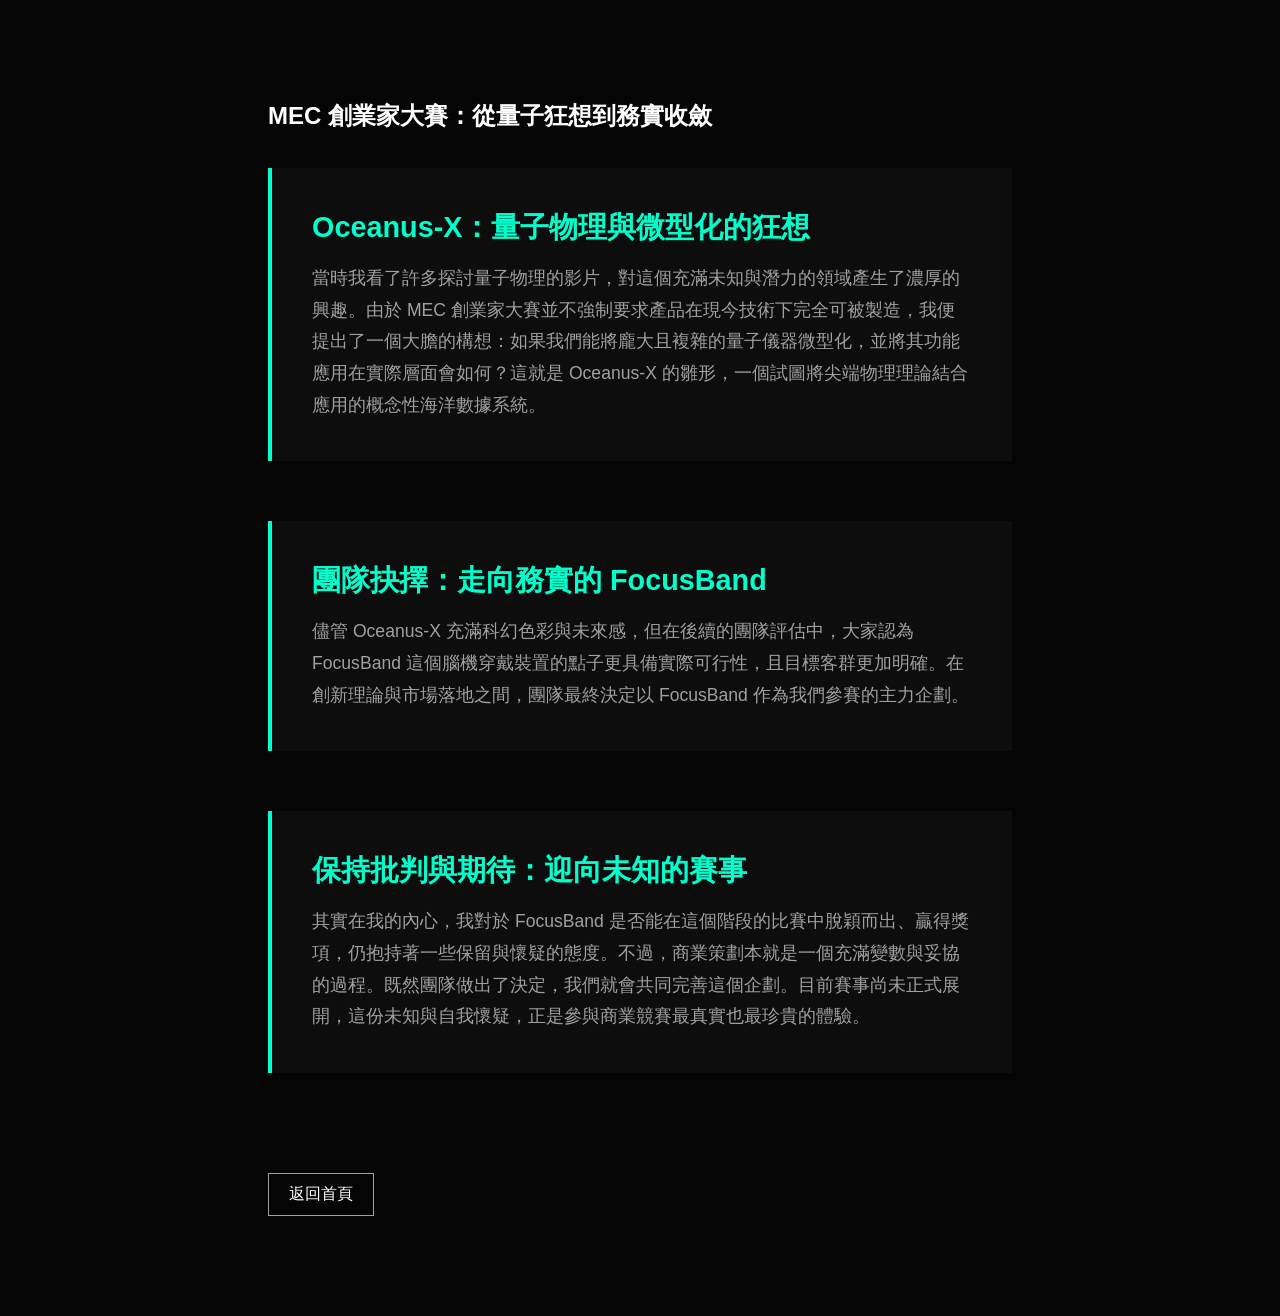
==== mec.html @ 85525b5d "Create mec.html" ====
<!DOCTYPE html>
<html lang="zh-TW">
<head>
    <meta charset="UTF-8">
    <meta name="viewport" content="width=device-width, initial-scale=1.0">
    <title>商業競賽：MEC 創業家大賽 | Mark</title>
    <link rel="stylesheet" href="style.css">
    <style>
        .inner-page {
            padding: 100px 10%;
            max-width: 1000px;
            margin: 0 auto;
        }
        .content-block {
            margin-bottom: 60px;
            background: rgba(255, 255, 255, 0.03);
            padding: 40px;
            border-left: 4px solid var(--accent-cyan);
            transition: transform 0.3s ease;
        }
        .content-block:hover {
            transform: translateX(10px);
        }
        .content-block h3 {
            color: var(--accent-cyan);
            font-size: 1.8rem;
            margin-bottom: 15px;
        }
        .content-block p {
            font-size: 1.1rem;
            line-height: 1.8;
            color: var(--text-muted);
        }
        .back-btn {
            display: inline-block;
            margin-top: 40px;
            color: var(--text-main);
            text-decoration: none;
            border: 1px solid var(--text-muted);
            padding: 10px 20px;
            transition: all 0.3s ease;
        }
        .back-btn:hover {
            border-color: var(--accent-purple);
            color: var(--accent-purple);
        }
    </style>
</head>
<body>

    <main class="inner-page fade-section visible">
        <h2>MEC 創業家大賽：從量子狂想到務實收斂</h2>
        <br><br>

        <div class="content-block">
            <h3>Oceanus-X：量子物理與微型化的狂想</h3>
            <p>當時我看了許多探討量子物理的影片，對這個充滿未知與潛力的領域產生了濃厚的興趣。由於 MEC 創業家大賽並不強制要求產品在現今技術下完全可被製造，我便提出了一個大膽的構想：如果我們能將龐大且複雜的量子儀器微型化，並將其功能應用在實際層面會如何？這就是 Oceanus-X 的雛形，一個試圖將尖端物理理論結合應用的概念性海洋數據系統。</p>
        </div>

        <div class="content-block">
            <h3>團隊抉擇：走向務實的 FocusBand</h3>
            <p>儘管 Oceanus-X 充滿科幻色彩與未來感，但在後續的團隊評估中，大家認為 FocusBand 這個腦機穿戴裝置的點子更具備實際可行性，且目標客群更加明確。在創新理論與市場落地之間，團隊最終決定以 FocusBand 作為我們參賽的主力企劃。</p>
        </div>

        <div class="content-block">
            <h3>保持批判與期待：迎向未知的賽事</h3>
            <p>其實在我的內心，我對於 FocusBand 是否能在這個階段的比賽中脫穎而出、贏得獎項，仍抱持著一些保留與懷疑的態度。不過，商業策劃本就是一個充滿變數與妥協的過程。既然團隊做出了決定，我們就會共同完善這個企劃。目前賽事尚未正式展開，這份未知與自我懷疑，正是參與商業競賽最真實也最珍貴的體驗。</p>
        </div>

        <a href="index.html" class="back-btn">返回首頁</a>
    </main>

</body>
</html>
---- style.css ----
:root {
    --bg-color: #050505;
    --text-main: #ffffff;
    --text-muted: #a0a0a0;
    --accent-cyan: #00ffcc;
    --accent-purple: #b829ff;
}

* {
    margin: 0;
    padding: 0;
    box-sizing: border-box;
    font-family: 'Segoe UI', Tahoma, Geneva, Verdana, sans-serif;
}

body {
    background-color: var(--bg-color);
    color: var(--text-main);
    overflow-x: hidden;
}

/* 首頁視覺區塊 */
.hero {
    height: 100vh;
    display: flex;
    justify-content: center;
    align-items: center;
    text-align: center;
    background: radial-gradient(circle at center, #111 0%, #000 100%);
    position: relative;
}

.hero h1 {
    font-size: 4rem;
    letter-spacing: 5px;
    margin-bottom: 20px;
}

.hero h1 span {
    color: var(--accent-cyan);
    text-shadow: 0 0 10px rgba(0, 255, 204, 0.5);
}

.hero p {
    font-size: 1.2rem;
    color: var(--text-muted);
}

.scroll-indicator {
    position: absolute;
    bottom: 40px;
    left: 50%;
    transform: translateX(-50%);
    font-size: 0.9rem;
    color: var(--accent-purple);
    animation: bounce 2s infinite;
}

@keyframes bounce {
    0%, 20%, 50%, 80%, 100% { transform: translateY(0) translateX(-50%); }
    40% { transform: translateY(-20px) translateX(-50%); }
    60% { transform: translateY(-10px) translateX(-50%); }
}

/* 內容區塊設定 */
section {
    min-height: 80vh;
    padding: 100px 10%;
    display: flex;
    align-items: center;
    border-top: 1px solid rgba(255, 255, 255, 0.05);
}

.section-content {
    max-width: 800px;
}

.section-content h2 {
    font-size: 2.5rem;
    color: var(--accent-cyan);
    margin-bottom: 20px;
}

.section-content p {
    font-size: 1.1rem;
    line-height: 1.8;
    color: var(--text-muted);
    margin-bottom: 30px;
}

/* 了解更多按鈕 */
.learn-more-btn {
    background: transparent;
    color: var(--accent-purple);
    border: 1px solid var(--accent-purple);
    padding: 12px 24px;
    font-size: 1rem;
    cursor: pointer;
    transition: all 0.3s ease;
    text-transform: uppercase;
    letter-spacing: 2px;
}

.learn-more-btn:hover {
    background: var(--accent-purple);
    color: #fff;
    box-shadow: 0 0 15px rgba(184, 41, 255, 0.6);
}

/* 捲動動畫初始狀態 */
.fade-section {
    opacity: 0;
    transform: translateY(50px);
    transition: opacity 0.8s ease-out, transform 0.8s ease-out;
}

.fade-section.visible {
    opacity: 1;
    transform: translateY(0);
}
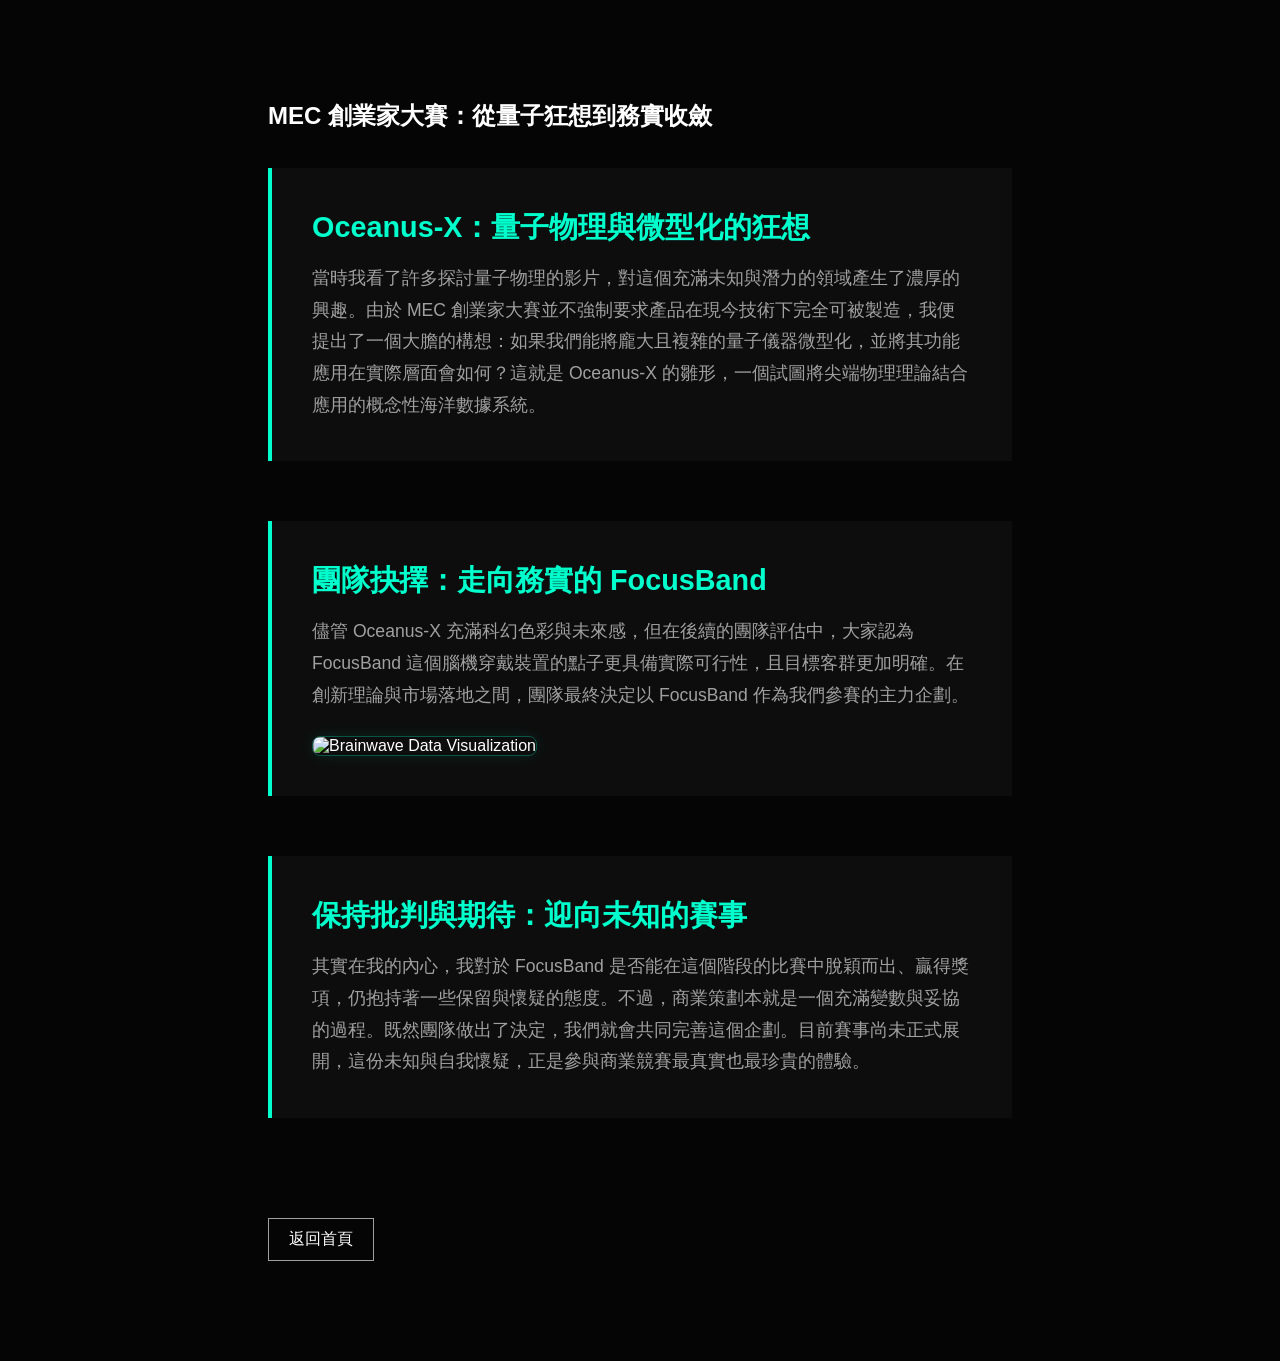
==== commit e074f750: "Update mec.html" ====
--- a/mec.html
+++ b/mec.html
@@ -31,6 +31,16 @@
             line-height: 1.8;
             color: var(--text-muted);
         }
+        /* 科技感圖片樣式 */
+        .showcase-img {
+            width: 100%;
+            max-height: 400px;
+            object-fit: cover;
+            border-radius: 8px;
+            margin-top: 25px;
+            border: 1px solid rgba(0, 255, 204, 0.3);
+            box-shadow: 0 0 15px rgba(0, 255, 204, 0.1);
+        }
         .back-btn {
             display: inline-block;
             margin-top: 40px;
@@ -60,6 +70,7 @@
         <div class="content-block">
             <h3>團隊抉擇：走向務實的 FocusBand</h3>
             <p>儘管 Oceanus-X 充滿科幻色彩與未來感，但在後續的團隊評估中，大家認為 FocusBand 這個腦機穿戴裝置的點子更具備實際可行性，且目標客群更加明確。在創新理論與市場落地之間，團隊最終決定以 FocusBand 作為我們參賽的主力企劃。</p>
+            <img src="http://googleusercontent.com/image_collection/image_retrieval/6685438066964764126_0" alt="Brainwave Data Visualization" class="showcase-img">
         </div>
 
         <div class="content-block">
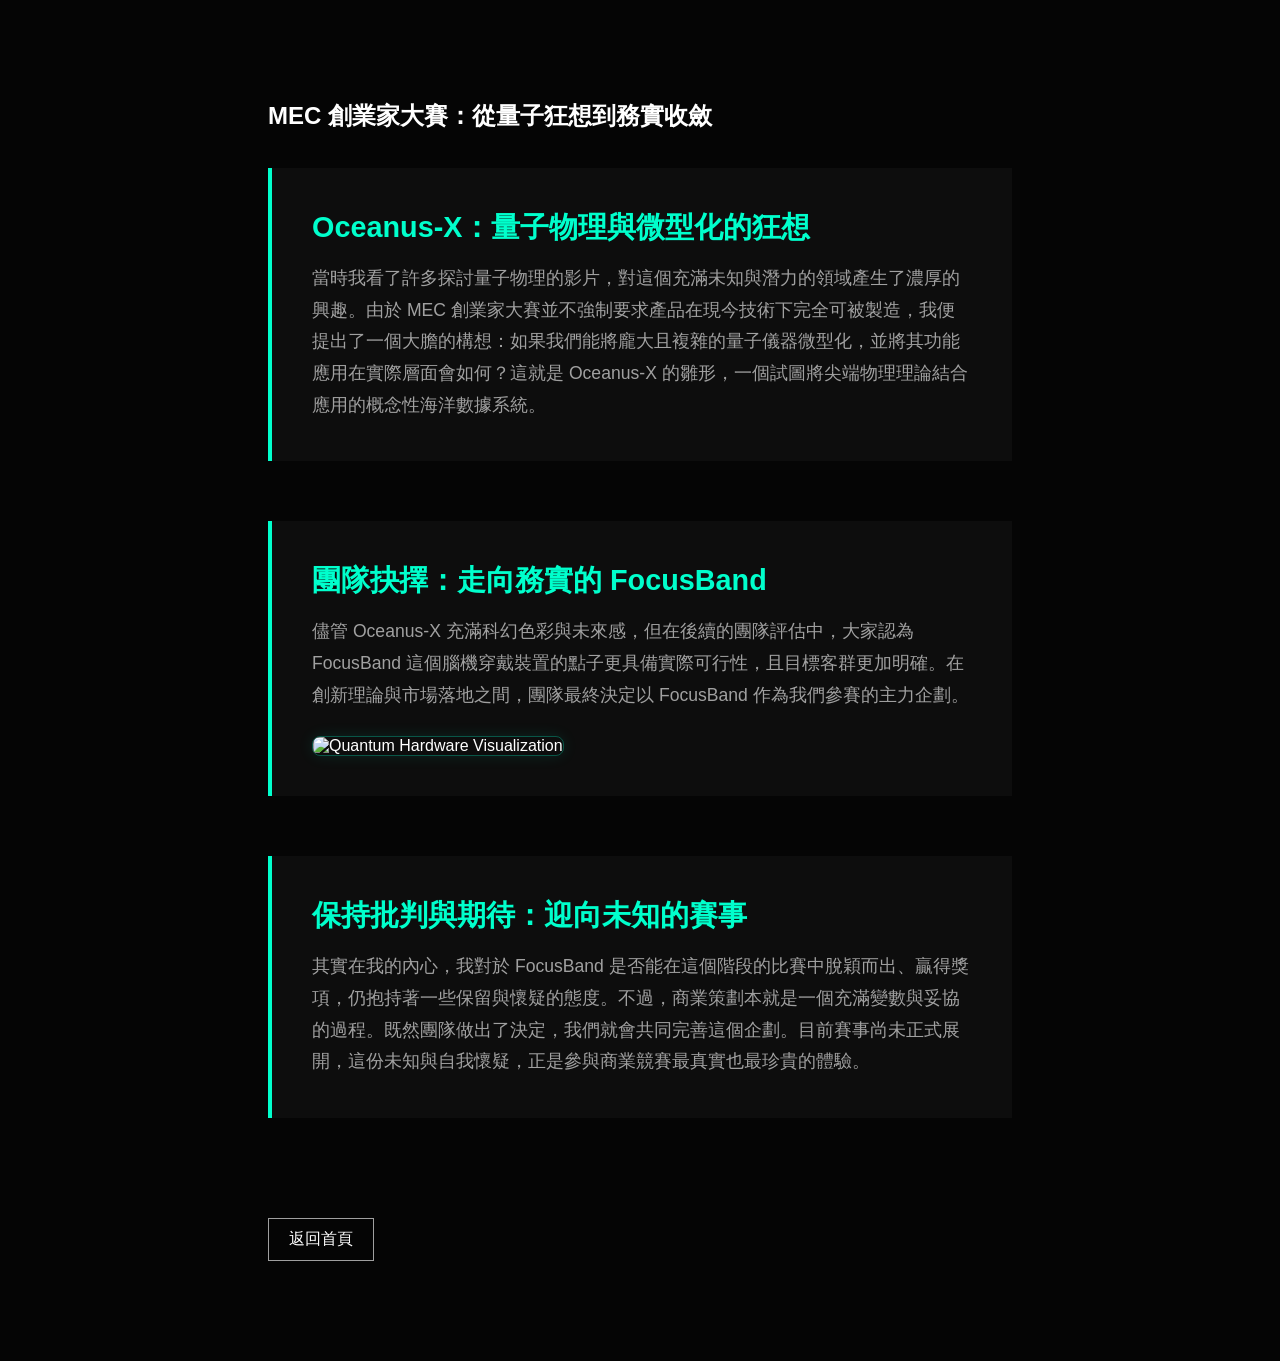
==== commit 6d653473: "Update mec.html" ====
--- a/mec.html
+++ b/mec.html
@@ -70,7 +70,7 @@
         <div class="content-block">
             <h3>團隊抉擇：走向務實的 FocusBand</h3>
             <p>儘管 Oceanus-X 充滿科幻色彩與未來感，但在後續的團隊評估中，大家認為 FocusBand 這個腦機穿戴裝置的點子更具備實際可行性，且目標客群更加明確。在創新理論與市場落地之間，團隊最終決定以 FocusBand 作為我們參賽的主力企劃。</p>
-            <img src="http://googleusercontent.com/image_collection/image_retrieval/6685438066964764126_0" alt="Brainwave Data Visualization" class="showcase-img">
+            <img src="https://images.unsplash.com/photo-1518770660439-4636190af475?q=80&w=1000&auto=format&fit=crop" alt="Quantum Hardware Visualization" class="showcase-img">
         </div>
 
         <div class="content-block">
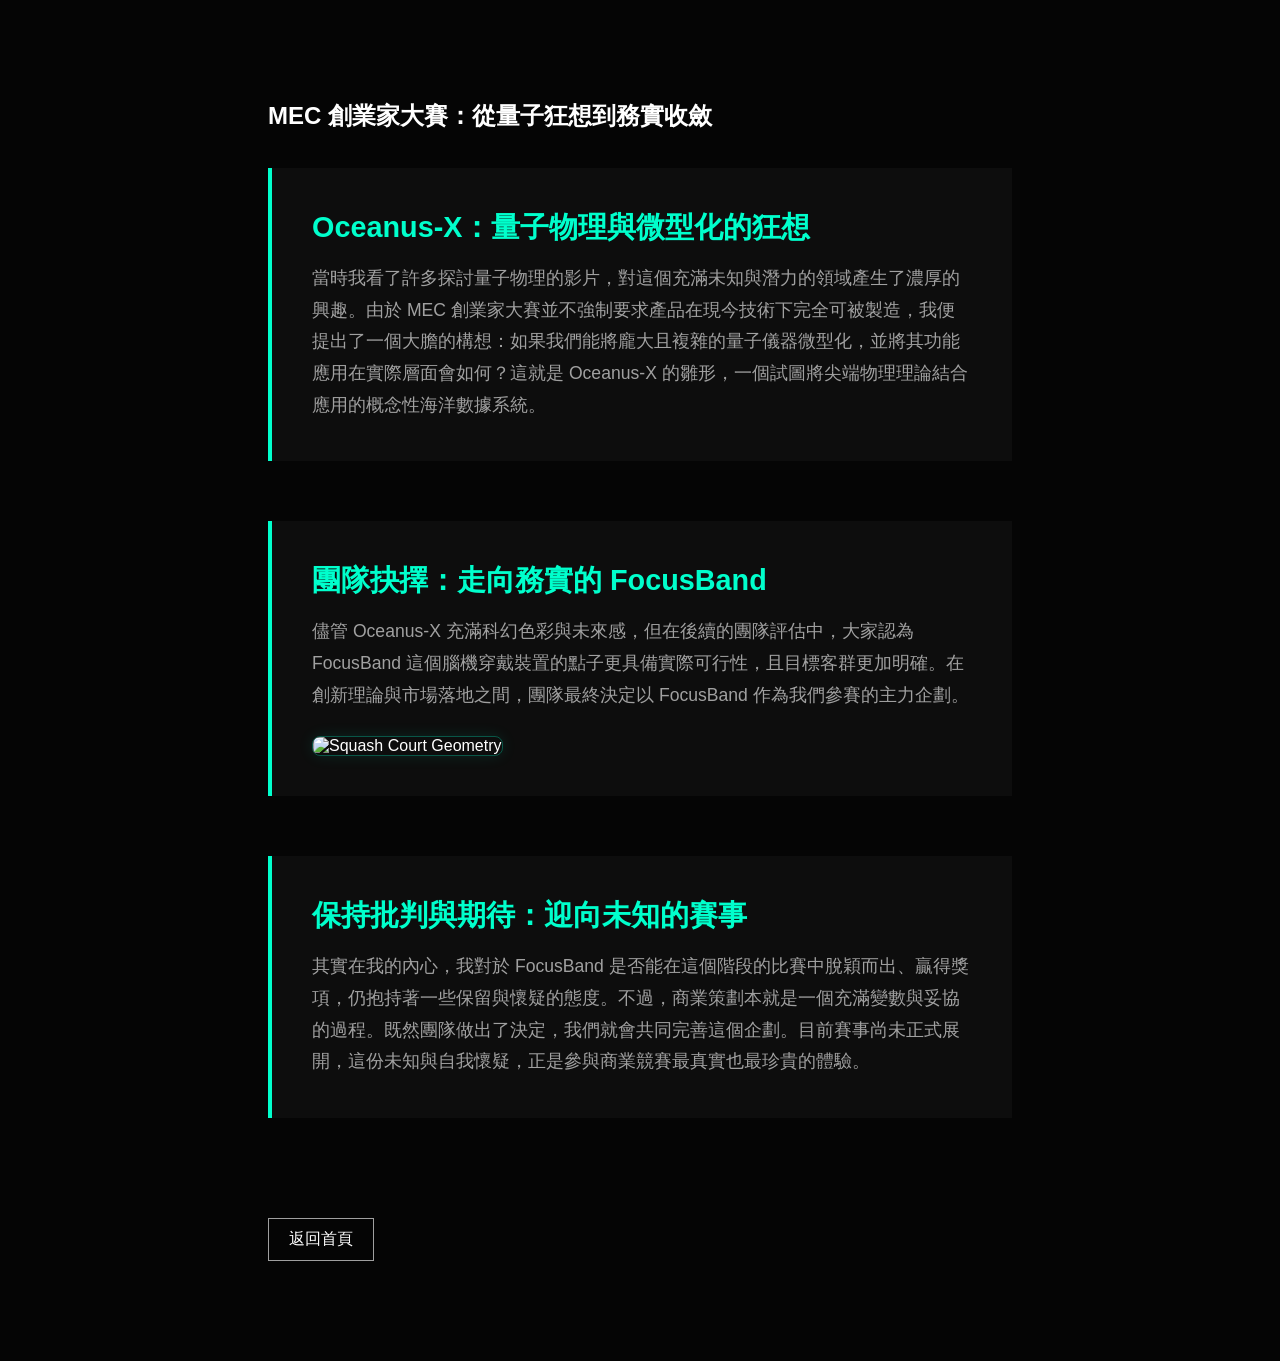
==== commit 7b72f2aa: "Update mec.html" ====
--- a/mec.html
+++ b/mec.html
@@ -70,7 +70,7 @@
         <div class="content-block">
             <h3>團隊抉擇：走向務實的 FocusBand</h3>
             <p>儘管 Oceanus-X 充滿科幻色彩與未來感，但在後續的團隊評估中，大家認為 FocusBand 這個腦機穿戴裝置的點子更具備實際可行性，且目標客群更加明確。在創新理論與市場落地之間，團隊最終決定以 FocusBand 作為我們參賽的主力企劃。</p>
-            <img src="https://images.unsplash.com/photo-1518770660439-4636190af475?q=80&w=1000&auto=format&fit=crop" alt="Quantum Hardware Visualization" class="showcase-img">
+            <img src="https://images.unsplash.com/photo-1626224583764-f87db24ac4ea?q=80&w=1000&auto=format&fit=crop" alt="Squash Court Geometry" class="showcase-img">
         </div>
 
         <div class="content-block">
